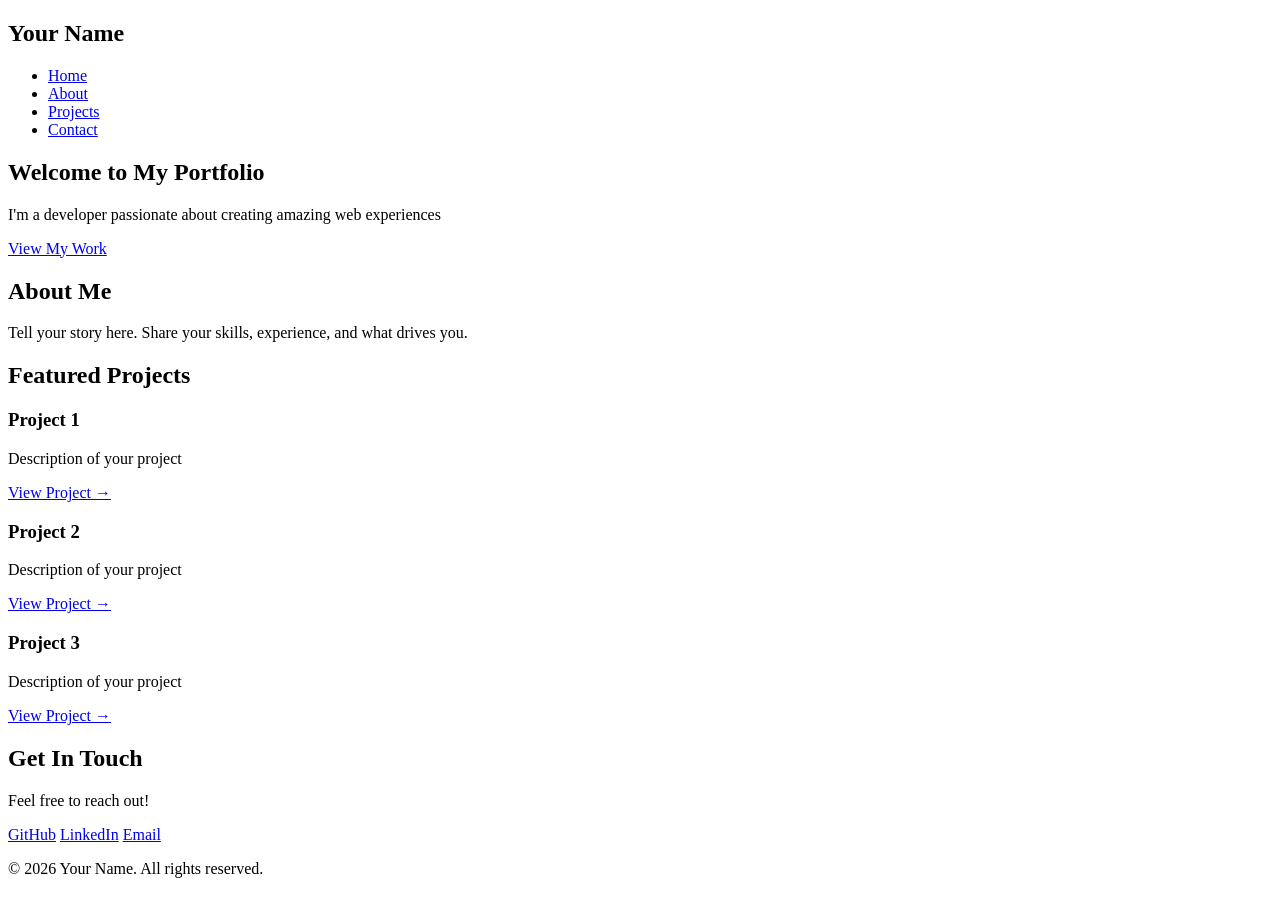
==== index.html @ 3247f289 "Add initial portfolio HTML structure" ====
<!DOCTYPE html>
<html lang="en">
<head>
    <meta charset="UTF-8">
    <meta name="viewport" content="width=device-width, initial-scale=1.0">
    <title>Your Portfolio</title>
    <link rel="stylesheet" href="styles.css">
</head>
<body>
    <!-- Navigation -->
    <nav class="navbar">
        <div class="container">
            <h1 class="logo">Your Name</h1>
            <ul class="nav-links">
                <li><a href="#home">Home</a></li>
                <li><a href="#about">About</a></li>
                <li><a href="#projects">Projects</a></li>
                <li><a href="#contact">Contact</a></li>
            </ul>
        </div>
    </nav>

    <!-- Hero Section -->
    <section id="home" class="hero">
        <div class="container">
            <h2>Welcome to My Portfolio</h2>
            <p>I'm a developer passionate about creating amazing web experiences</p>
            <a href="#projects" class="cta-button">View My Work</a>
        </div>
    </section>

    <!-- About Section -->
    <section id="about" class="about">
        <div class="container">
            <h2>About Me</h2>
            <p>Tell your story here. Share your skills, experience, and what drives you.</p>
        </div>
    </section>

    <!-- Projects Section -->
    <section id="projects" class="projects">
        <div class="container">
            <h2>Featured Projects</h2>
            <div class="project-grid">
                <div class="project-card">
                    <h3>Project 1</h3>
                    <p>Description of your project</p>
                    <a href="#" class="project-link">View Project →</a>
                </div>
                <div class="project-card">
                    <h3>Project 2</h3>
                    <p>Description of your project</p>
                    <a href="#" class="project-link">View Project →</a>
                </div>
                <div class="project-card">
                    <h3>Project 3</h3>
                    <p>Description of your project</p>
                    <a href="#" class="project-link">View Project →</a>
                </div>
            </div>
        </div>
    </section>

    <!-- Contact Section -->
    <section id="contact" class="contact">
        <div class="container">
            <h2>Get In Touch</h2>
            <p>Feel free to reach out!</p>
            <div class="social-links">
                <a href="https://github.com/yourprofile" target="_blank">GitHub</a>
                <a href="https://linkedin.com/in/yourprofile" target="_blank">LinkedIn</a>
                <a href="mailto:your@email.com">Email</a>
            </div>
        </div>
    </section>

    <footer>
        <p>&copy; 2026 Your Name. All rights reserved.</p>
    </footer>

    <script src="script.js"></script>
</body>
</html>
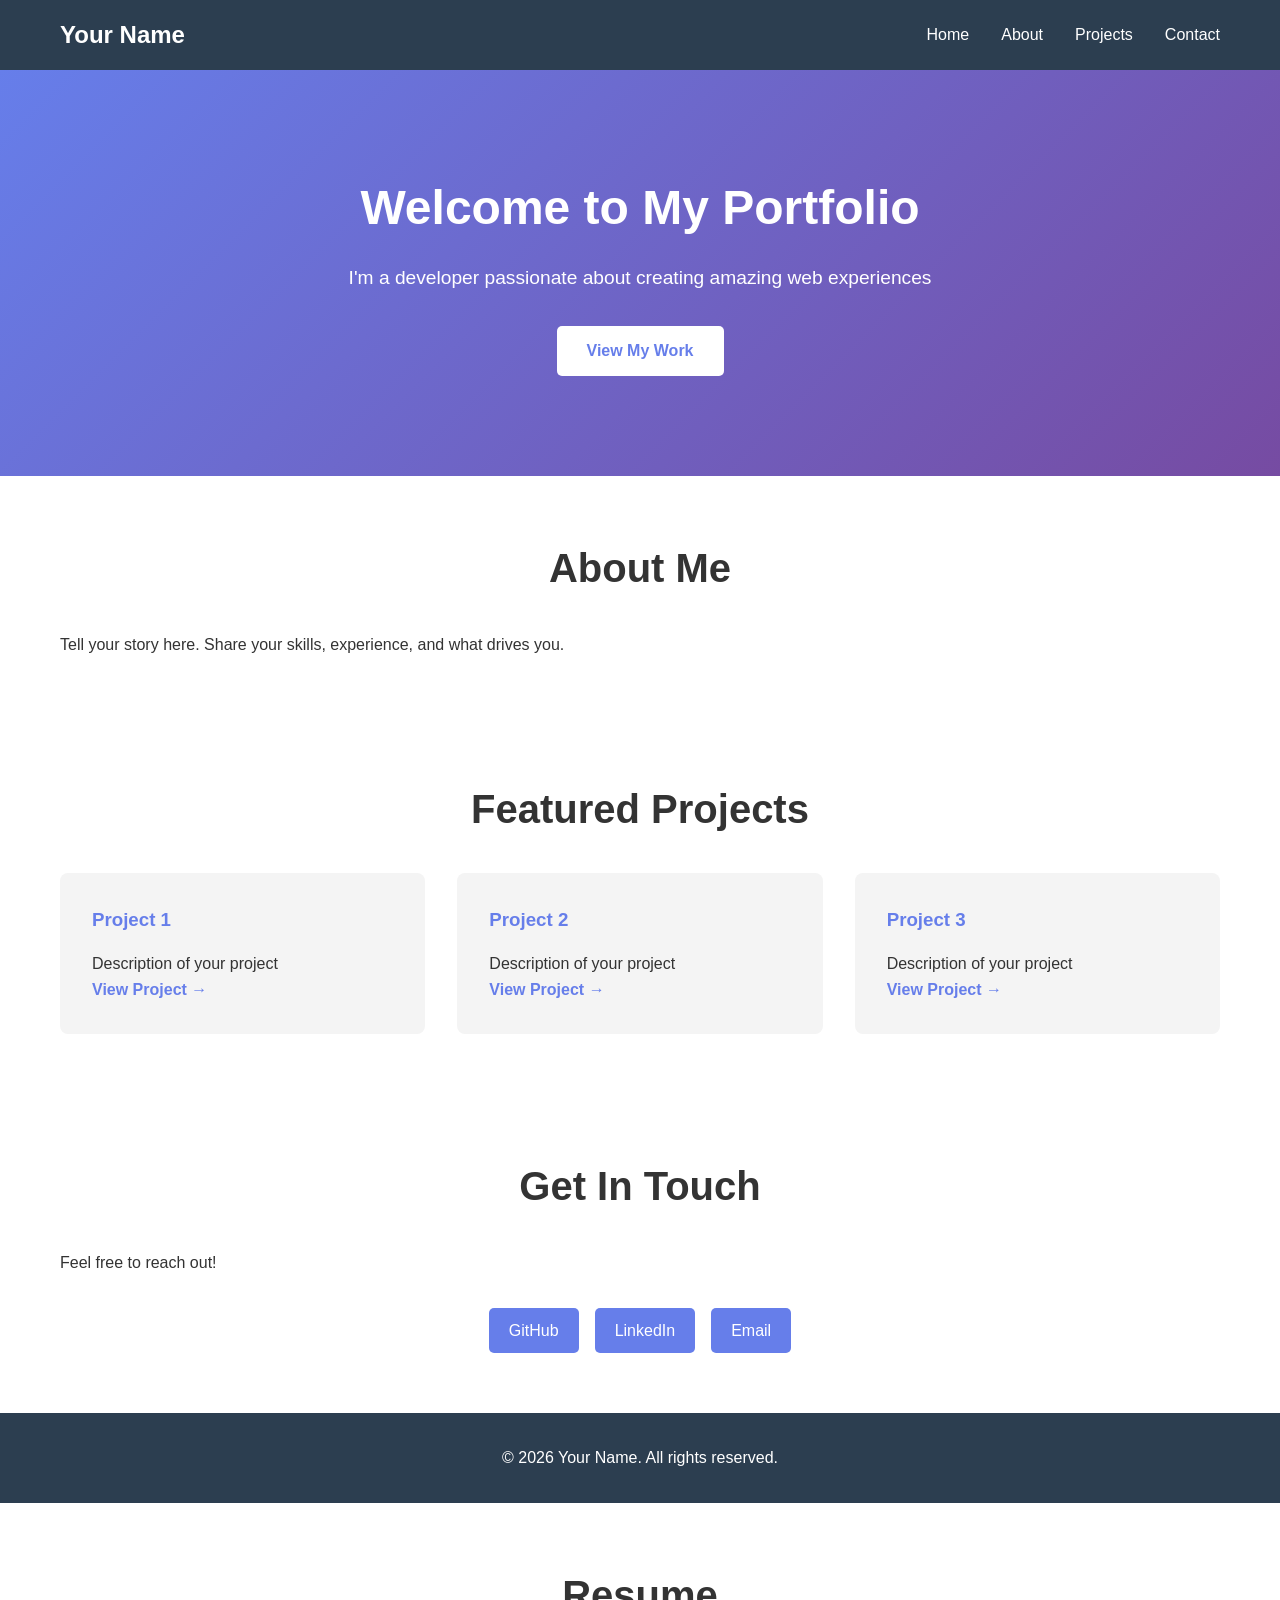
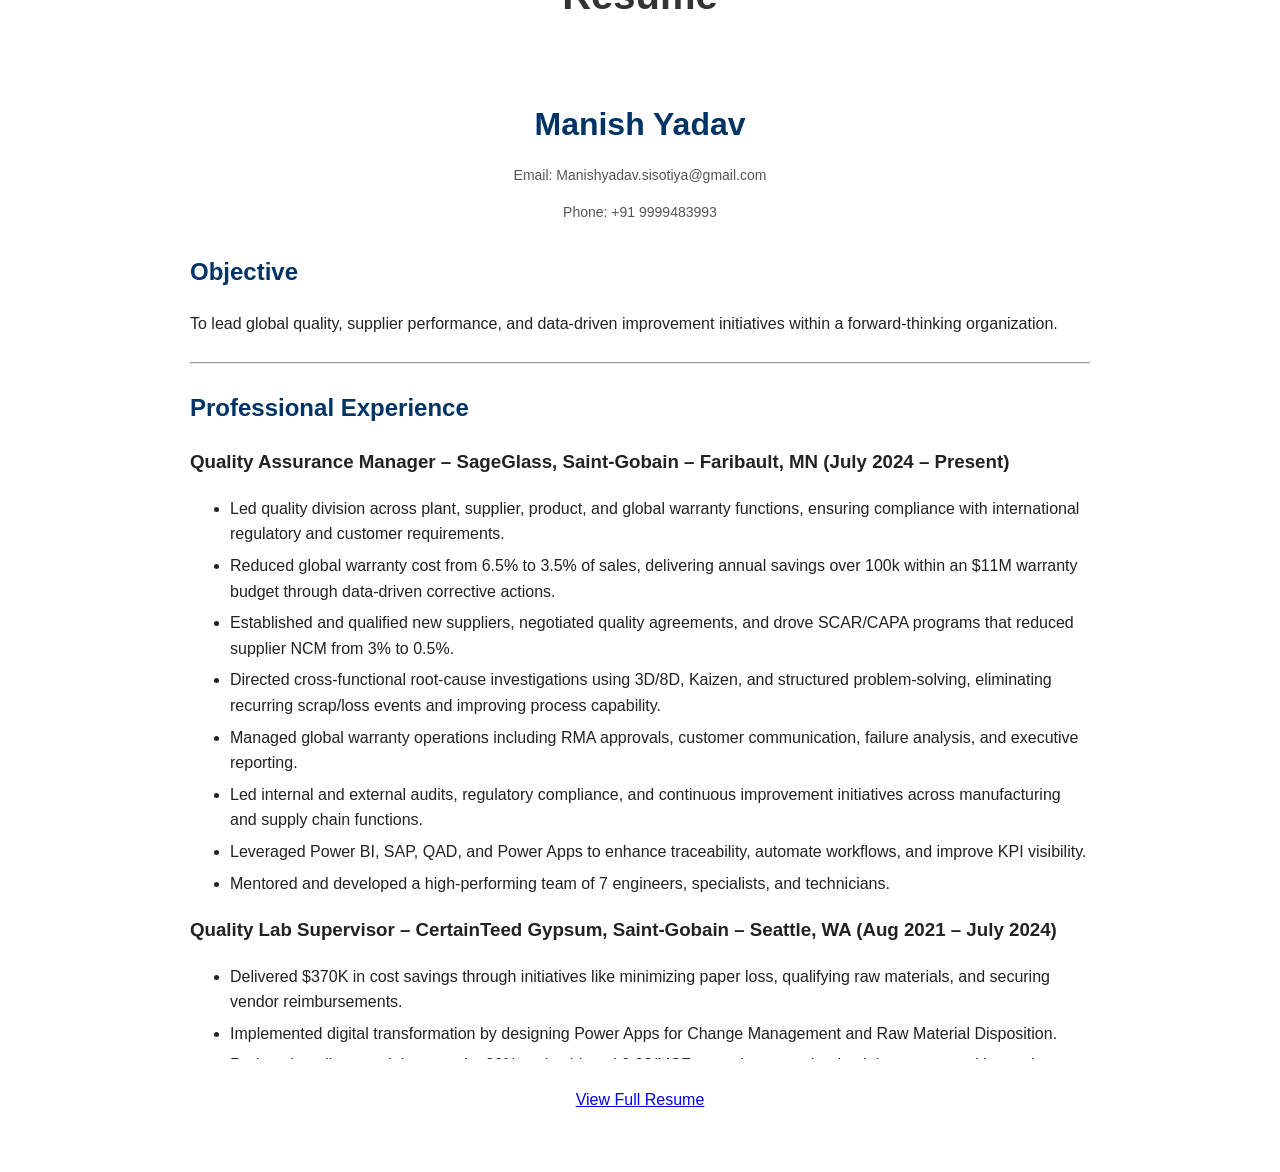
==== commit e0430540: "Add resume section to portfolio" ====
--- a/index.html
+++ b/index.html
@@ -81,3 +81,13 @@
     <script src="script.js"></script>
 </body>
 </html>
+<!-- Add this section to your portfolio -->
+<section id="resume" class="resume">
+    <div class="container">
+        <h2>Resume</h2>
+        <iframe src="https://ymec95.github.io/resume.html" width="100%" height="1000px" style="border: none; border-radius: 8px;"></iframe>
+        <p style="text-align: center; margin-top: 20px;">
+            <a href="https://ymec95.github.io/resume.html" target="_blank" class="download-btn">View Full Resume</a>
+        </p>
+    </div>
+</section>
--- a/styles.css
+++ b/styles.css
@@ -0,0 +1,177 @@
+* {
+    margin: 0;
+    padding: 0;
+    box-sizing: border-box;
+}
+
+body {
+    font-family: 'Segoe UI', Tahoma, Geneva, Verdana, sans-serif;
+    line-height: 1.6;
+    color: #333;
+}
+
+.container {
+    max-width: 1200px;
+    margin: 0 auto;
+    padding: 0 20px;
+}
+
+/* Navigation */
+.navbar {
+    background: #2c3e50;
+    color: white;
+    padding: 1rem 0;
+    position: sticky;
+    top: 0;
+    z-index: 100;
+}
+
+.navbar .container {
+    display: flex;
+    justify-content: space-between;
+    align-items: center;
+}
+
+.logo {
+    font-size: 1.5rem;
+    font-weight: bold;
+}
+
+.nav-links {
+    display: flex;
+    list-style: none;
+    gap: 2rem;
+}
+
+.nav-links a {
+    color: white;
+    text-decoration: none;
+    transition: color 0.3s;
+}
+
+.nav-links a:hover {
+    color: #3498db;
+}
+
+/* Hero Section */
+.hero {
+    background: linear-gradient(135deg, #667eea 0%, #764ba2 100%);
+    color: white;
+    padding: 100px 0;
+    text-align: center;
+}
+
+.hero h2 {
+    font-size: 3rem;
+    margin-bottom: 1rem;
+}
+
+.hero p {
+    font-size: 1.2rem;
+    margin-bottom: 2rem;
+}
+
+.cta-button {
+    display: inline-block;
+    background: white;
+    color: #667eea;
+    padding: 12px 30px;
+    border-radius: 5px;
+    text-decoration: none;
+    font-weight: bold;
+    transition: transform 0.3s, box-shadow 0.3s;
+}
+
+.cta-button:hover {
+    transform: translateY(-3px);
+    box-shadow: 0 10px 20px rgba(0, 0, 0, 0.2);
+}
+
+/* Sections */
+section {
+    padding: 60px 0;
+}
+
+section h2 {
+    font-size: 2.5rem;
+    margin-bottom: 2rem;
+    text-align: center;
+}
+
+/* Projects Grid */
+.project-grid {
+    display: grid;
+    grid-template-columns: repeat(auto-fit, minmax(300px, 1fr));
+    gap: 2rem;
+}
+
+.project-card {
+    background: #f4f4f4;
+    padding: 2rem;
+    border-radius: 8px;
+    transition: transform 0.3s, box-shadow 0.3s;
+}
+
+.project-card:hover {
+    transform: translateY(-10px);
+    box-shadow: 0 15px 30px rgba(0, 0, 0, 0.1);
+}
+
+.project-card h3 {
+    margin-bottom: 1rem;
+    color: #667eea;
+}
+
+.project-link {
+    color: #667eea;
+    text-decoration: none;
+    font-weight: bold;
+}
+
+.project-link:hover {
+    text-decoration: underline;
+}
+
+/* Social Links */
+.social-links {
+    display: flex;
+    gap: 1rem;
+    justify-content: center;
+    margin-top: 2rem;
+}
+
+.social-links a {
+    background: #667eea;
+    color: white;
+    padding: 10px 20px;
+    border-radius: 5px;
+    text-decoration: none;
+    transition: background 0.3s;
+}
+
+.social-links a:hover {
+    background: #764ba2;
+}
+
+/* Footer */
+footer {
+    background: #2c3e50;
+    color: white;
+    text-align: center;
+    padding: 2rem 0;
+}
+
+/* Responsive */
+@media (max-width: 768px) {
+    .nav-links {
+        gap: 1rem;
+    }
+
+    .hero h2 {
+        font-size: 2rem;
+    }
+
+    section h2 {
+        font-size: 2rem;
+    }
+}
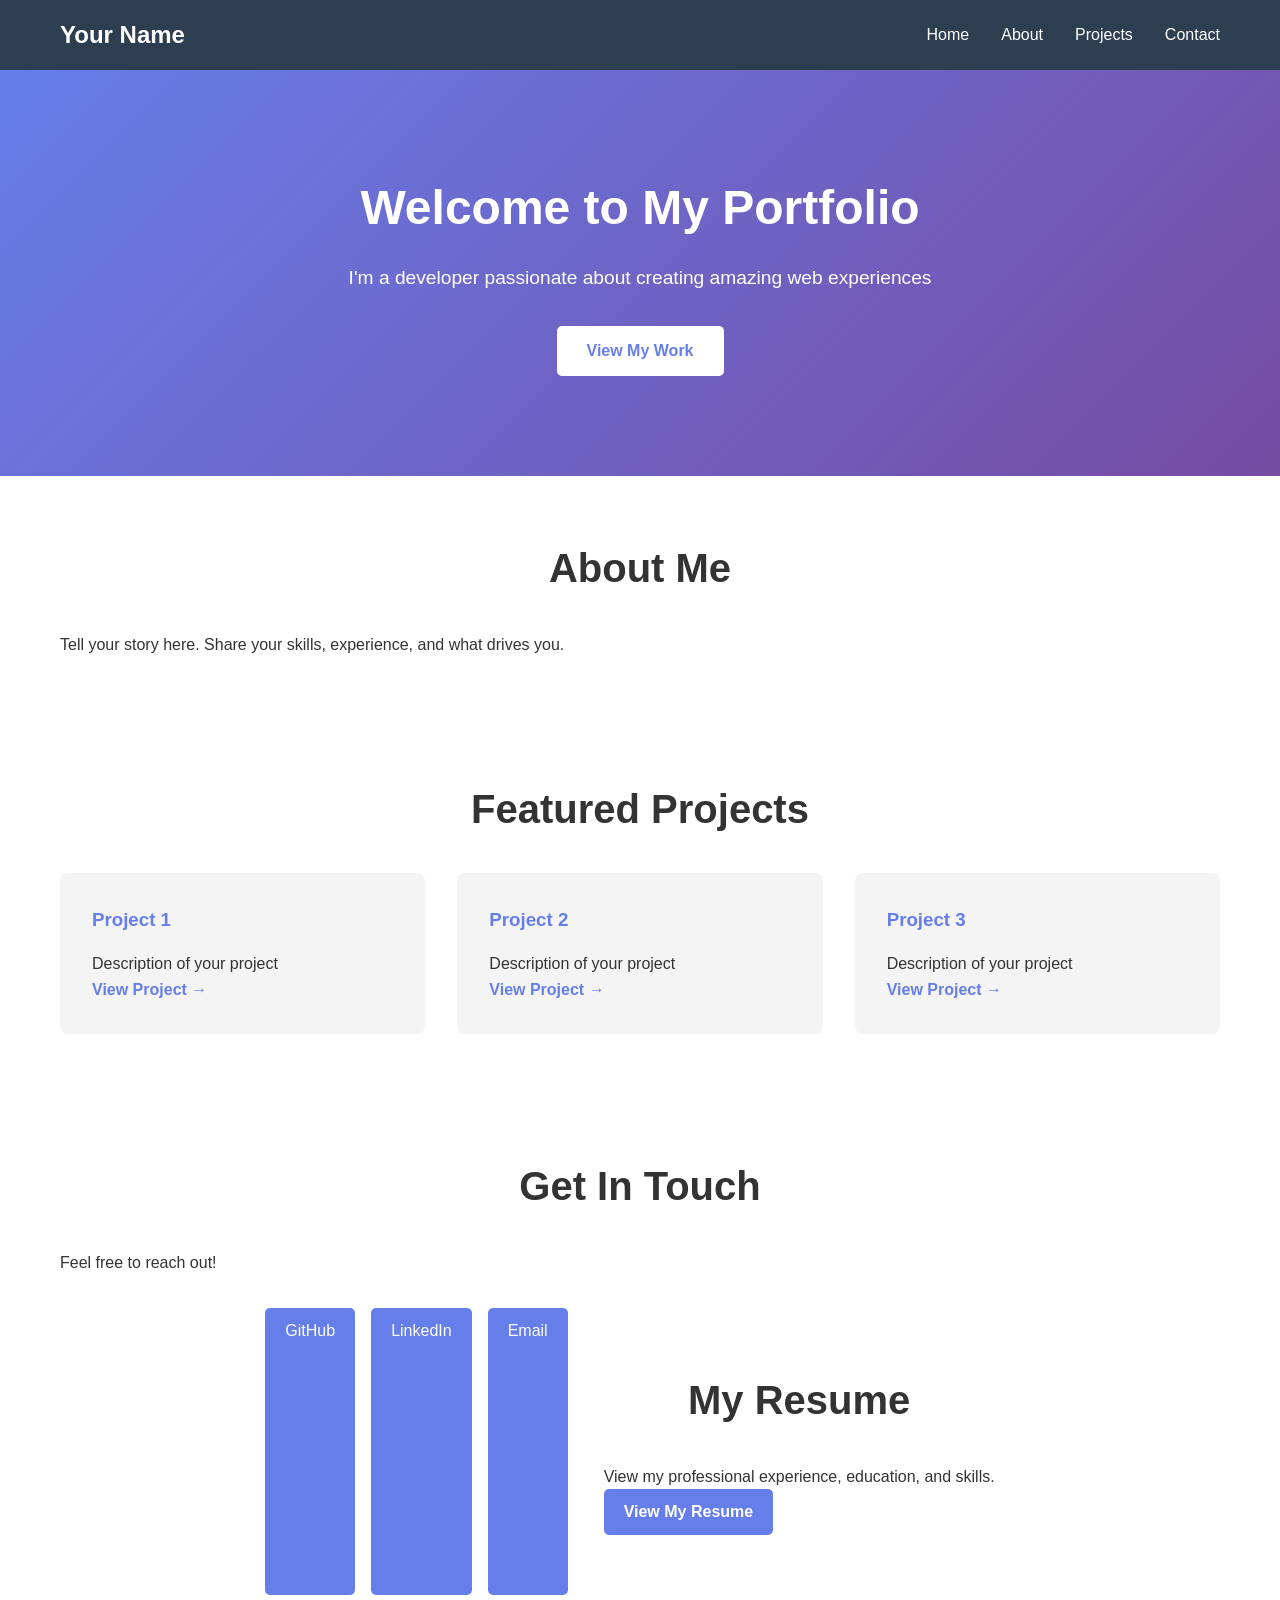
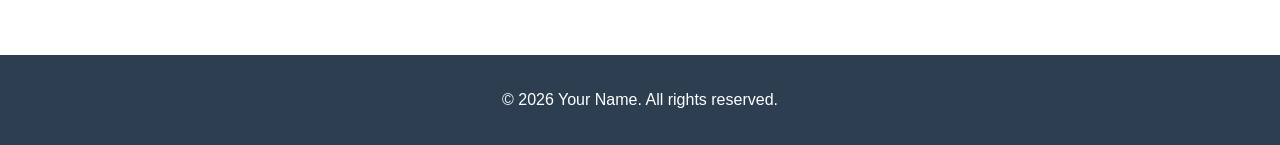
==== commit 54e4d9bb: "Add resume section to index.html Added a new resume section with a link to the resume page." ====
--- a/index.html
+++ b/index.html
@@ -70,6 +70,13 @@
                 <a href="https://github.com/yourprofile" target="_blank">GitHub</a>
                 <a href="https://linkedin.com/in/yourprofile" target="_blank">LinkedIn</a>
                 <a href="mailto:your@email.com">Email</a>
+                <section id="resume" class="resume-section">
+    <div class="container">
+        <h2>My Resume</h2>
+        <p>View my professional experience, education, and skills.</p>
+        <a href="https://ymec95.github.io/resume.html" class="cta-button">View My Resume</a>
+    </div>
+</section>
             </div>
         </div>
     </section>
@@ -81,13 +88,4 @@
     <script src="script.js"></script>
 </body>
 </html>
-<!-- Add this section to your portfolio -->
-<section id="resume" class="resume">
-    <div class="container">
-        <h2>Resume</h2>
-        <iframe src="https://ymec95.github.io/resume.html" width="100%" height="1000px" style="border: none; border-radius: 8px;"></iframe>
-        <p style="text-align: center; margin-top: 20px;">
-            <a href="https://ymec95.github.io/resume.html" target="_blank" class="download-btn">View Full Resume</a>
-        </p>
-    </div>
-</section>
+
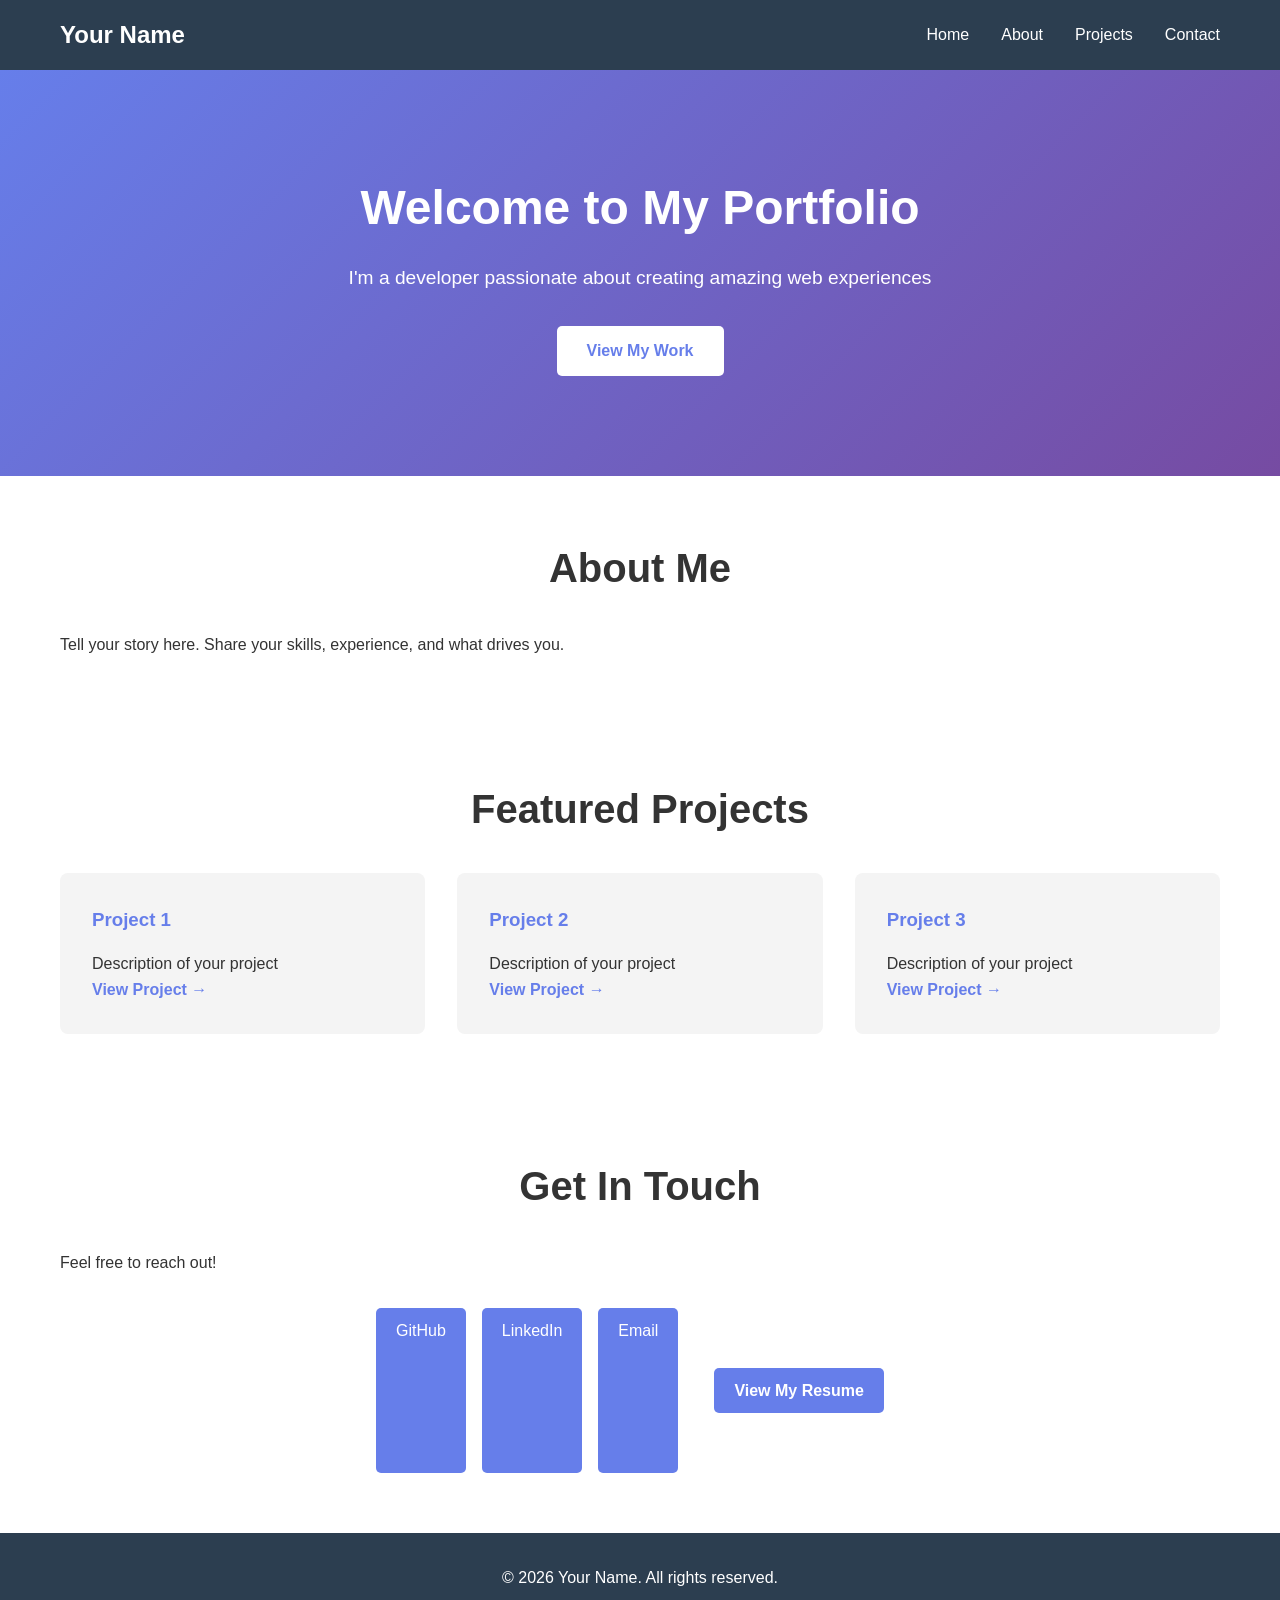
==== commit dfd41916: "Remove resume heading and description Removed heading and paragraph from resume section." ====
--- a/index.html
+++ b/index.html
@@ -72,8 +72,6 @@
                 <a href="mailto:your@email.com">Email</a>
                 <section id="resume" class="resume-section">
     <div class="container">
-        <h2>My Resume</h2>
-        <p>View my professional experience, education, and skills.</p>
         <a href="https://ymec95.github.io/resume.html" class="cta-button">View My Resume</a>
     </div>
 </section>
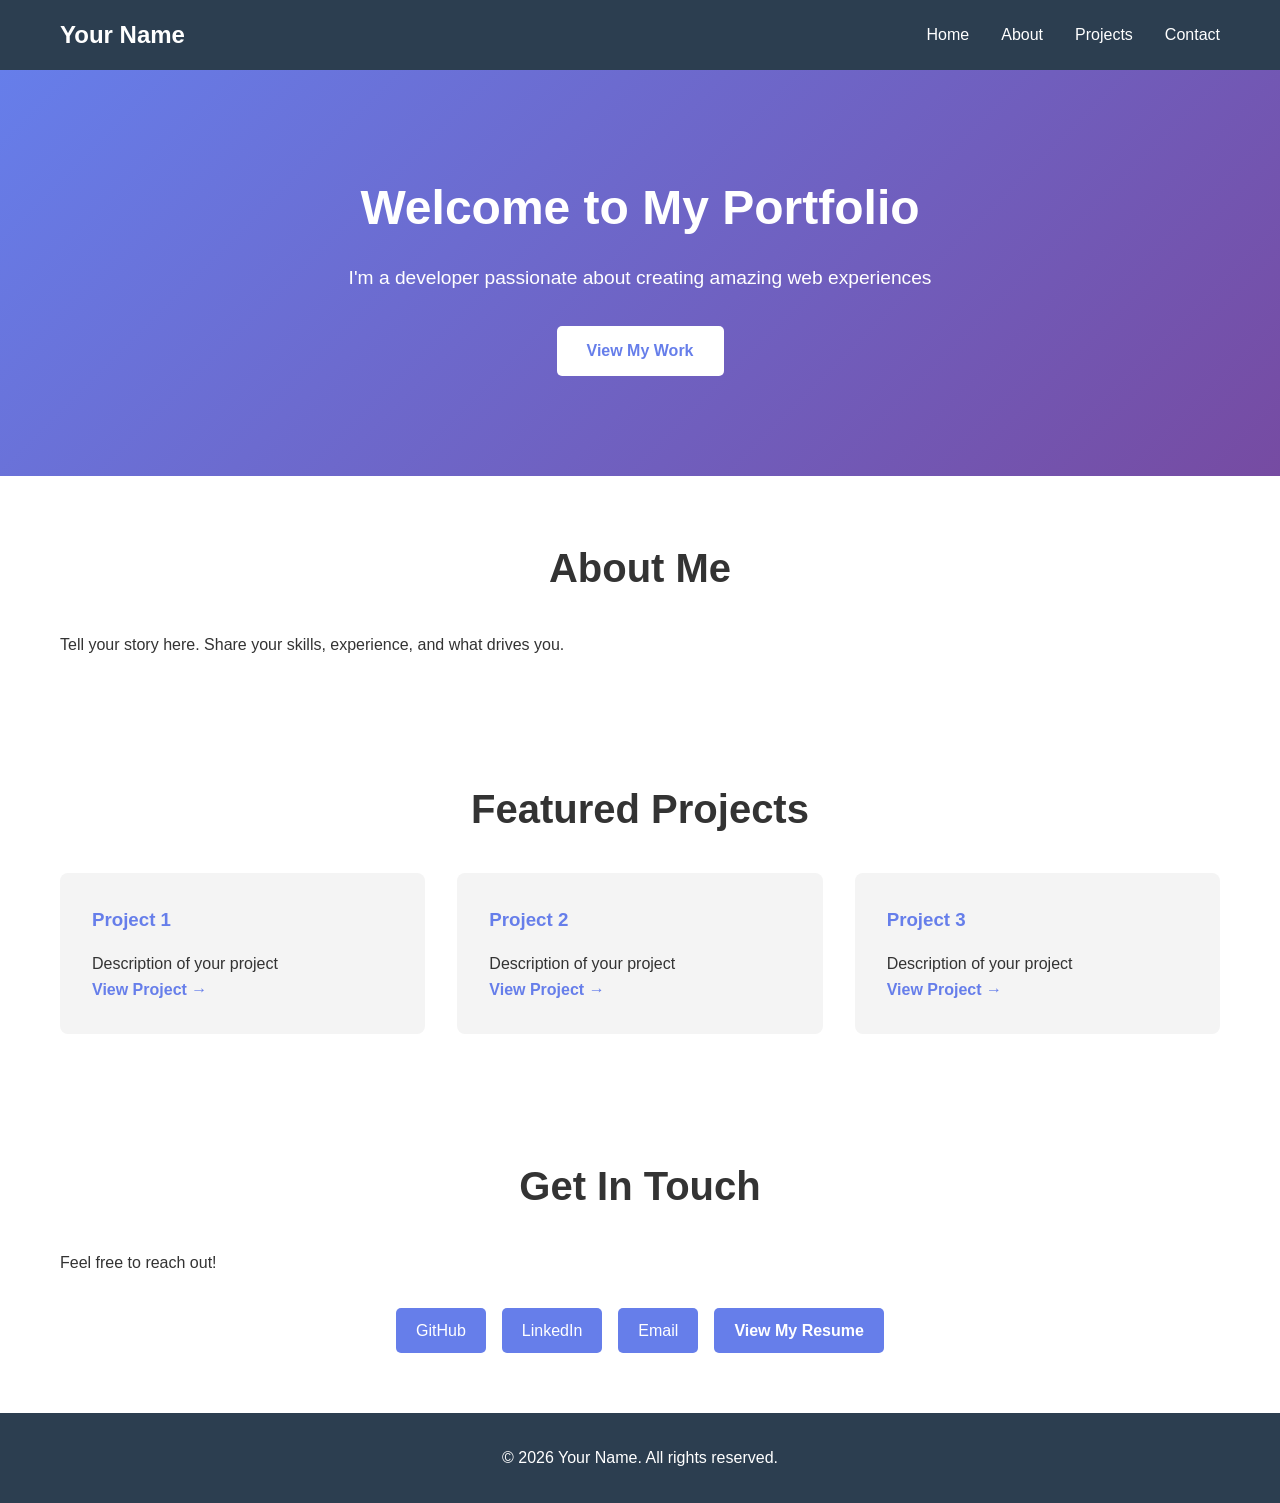
==== commit aa05f0d5: "Simplify resume link in social links section Removed the resume section wrapper and directly added t" ====
--- a/index.html
+++ b/index.html
@@ -70,11 +70,7 @@
                 <a href="https://github.com/yourprofile" target="_blank">GitHub</a>
                 <a href="https://linkedin.com/in/yourprofile" target="_blank">LinkedIn</a>
                 <a href="mailto:your@email.com">Email</a>
-                <section id="resume" class="resume-section">
-    <div class="container">
-        <a href="https://ymec95.github.io/resume.html" class="cta-button">View My Resume</a>
-    </div>
-</section>
+                <a href="https://ymec95.github.io/resume.html" class="cta-button">View My Resume</a>
             </div>
         </div>
     </section>
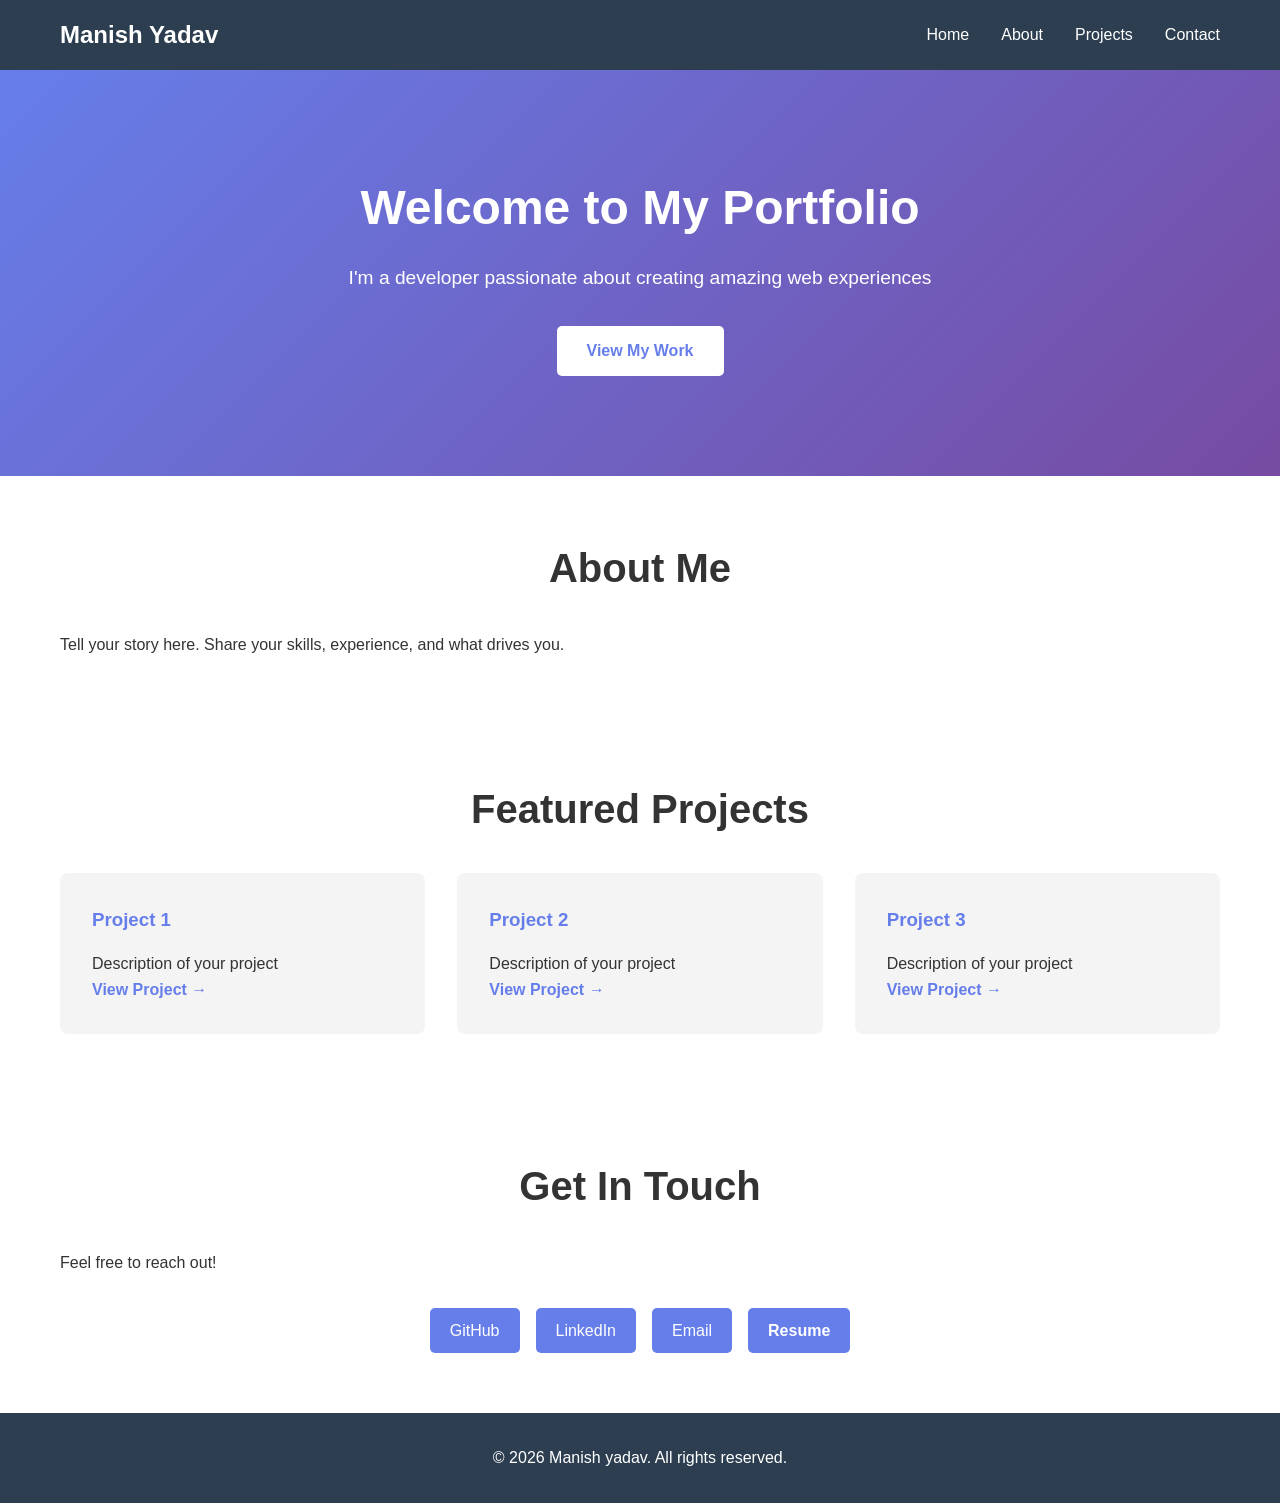
==== commit 874ec661: "Update personal details in index.html" ====
--- a/index.html
+++ b/index.html
@@ -10,7 +10,7 @@
     <!-- Navigation -->
     <nav class="navbar">
         <div class="container">
-            <h1 class="logo">Your Name</h1>
+            <h1 class="logo">Manish Yadav</h1>
             <ul class="nav-links">
                 <li><a href="#home">Home</a></li>
                 <li><a href="#about">About</a></li>
@@ -70,13 +70,13 @@
                 <a href="https://github.com/yourprofile" target="_blank">GitHub</a>
                 <a href="https://linkedin.com/in/yourprofile" target="_blank">LinkedIn</a>
                 <a href="mailto:your@email.com">Email</a>
-                <a href="https://ymec95.github.io/resume.html" class="cta-button">View My Resume</a>
+                <a href="https://ymec95.github.io/resume.html" class="cta-button">Resume</a>
             </div>
         </div>
     </section>
 
     <footer>
-        <p>&copy; 2026 Your Name. All rights reserved.</p>
+        <p>&copy; 2026 Manish yadav. All rights reserved.</p>
     </footer>
 
     <script src="script.js"></script>
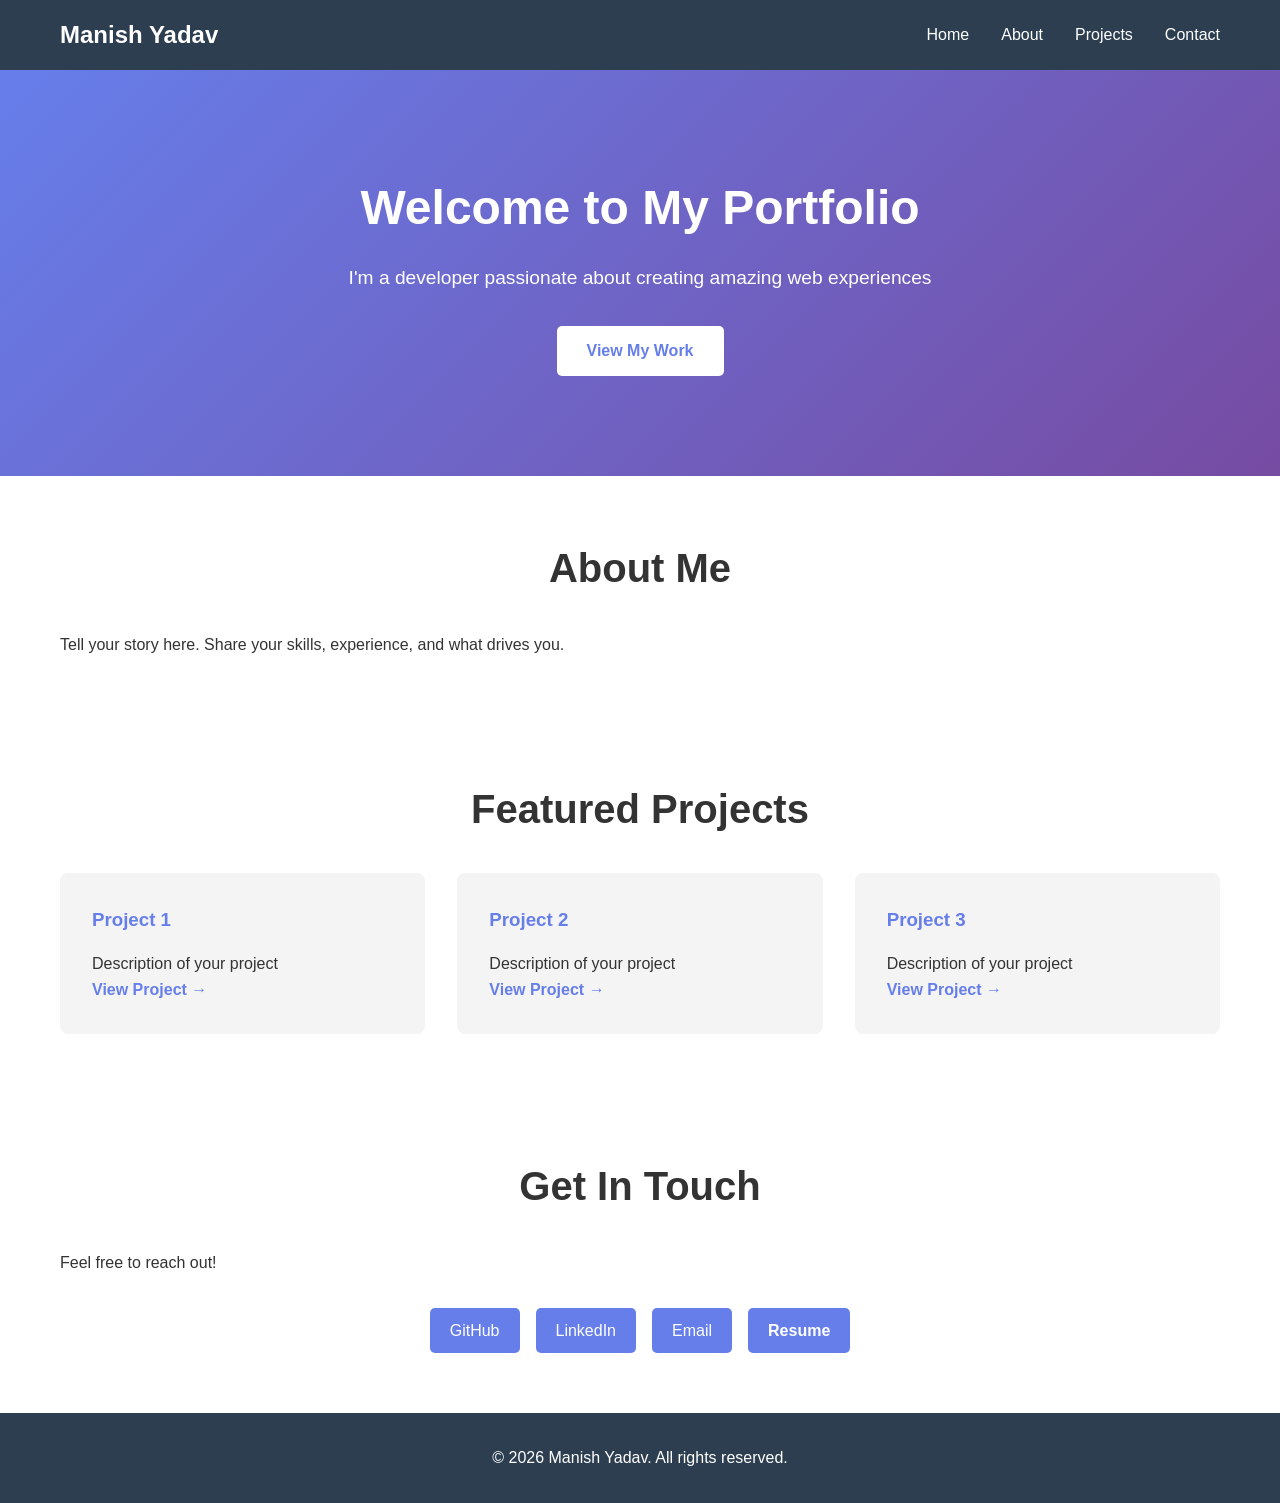
==== commit b6978429: "Update contact links and footer text" ====
--- a/index.html
+++ b/index.html
@@ -68,15 +68,15 @@
             <p>Feel free to reach out!</p>
             <div class="social-links">
                 <a href="https://github.com/yourprofile" target="_blank">GitHub</a>
-                <a href="https://linkedin.com/in/yourprofile" target="_blank">LinkedIn</a>
-                <a href="mailto:your@email.com">Email</a>
+                <a href="https://linkedin.com/in/manish-yadav-403988b7" target="_blank">LinkedIn</a>
+                <a href="mailto:ymec95@email.com">Email</a>
                 <a href="https://ymec95.github.io/resume.html" class="cta-button">Resume</a>
             </div>
         </div>
     </section>
 
     <footer>
-        <p>&copy; 2026 Manish yadav. All rights reserved.</p>
+        <p>&copy; 2026 Manish Yadav. All rights reserved.</p>
     </footer>
 
     <script src="script.js"></script>
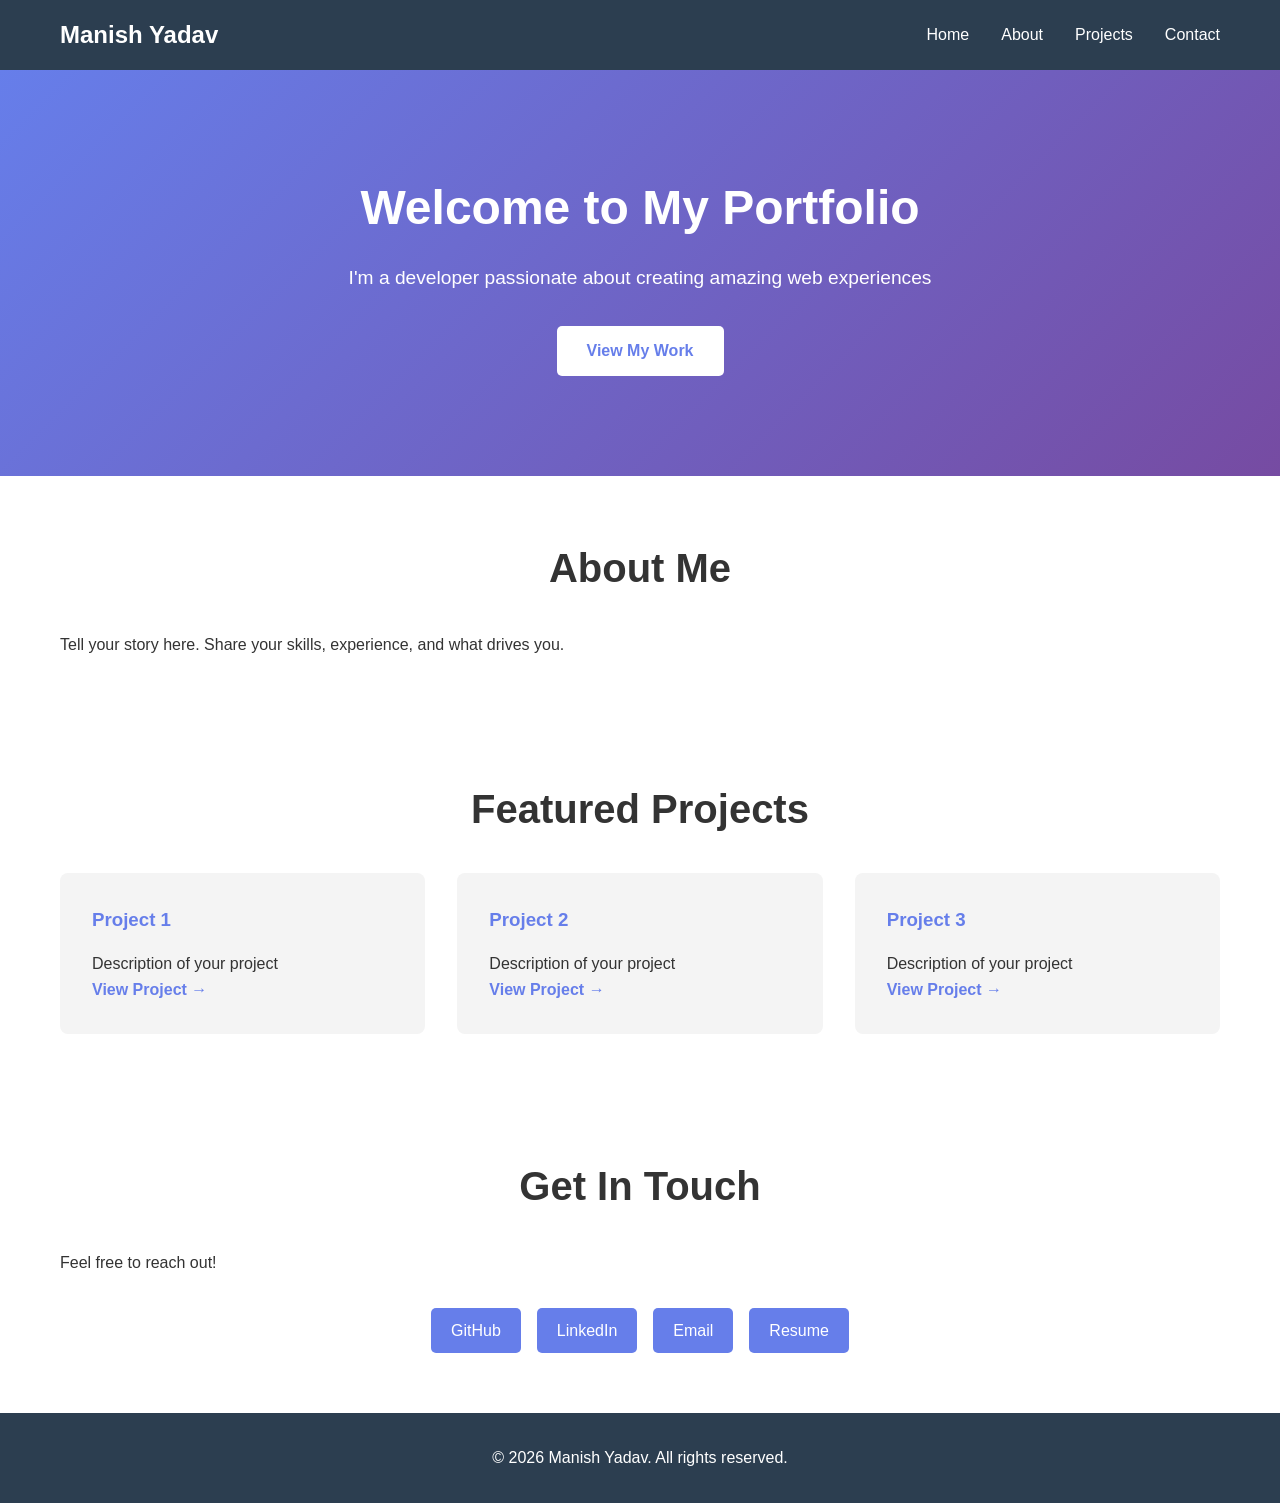
==== commit 52274c41: "Update Resume link to open in a new tab" ====
--- a/index.html
+++ b/index.html
@@ -70,7 +70,7 @@
                 <a href="https://github.com/yourprofile" target="_blank">GitHub</a>
                 <a href="https://linkedin.com/in/manish-yadav-403988b7" target="_blank">LinkedIn</a>
                 <a href="mailto:ymec95@email.com">Email</a>
-                <a href="https://ymec95.github.io/resume.html" class="cta-button">Resume</a>
+                <a href="https://ymec95.github.io/resume.html" target="_blank" class="resume-link">Resume</a>
             </div>
         </div>
     </section>
